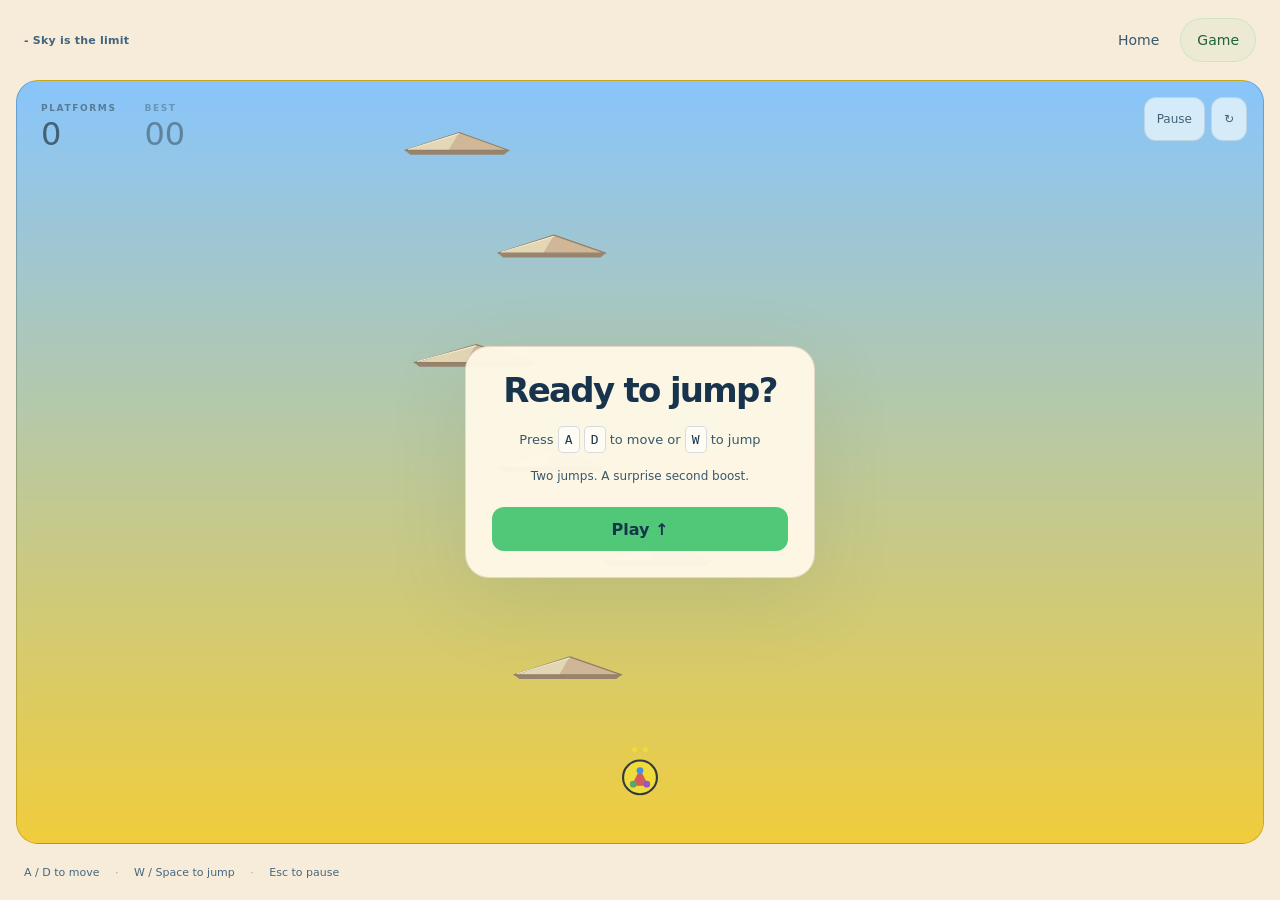
==== index.html @ 104fbb08 "Publish personal website at root GitHub Pages address" ====
<!doctype html>
<html lang="en">
<head>
  <meta charset="UTF-8">
  <meta name="viewport" content="width=device-width, initial-scale=1, maximum-scale=1, user-scalable=no, viewport-fit=cover">
  <meta name="theme-color" content="#f7ecd9">
  <title>Game · Ivan Cabrilo</title>
  <link rel="stylesheet" href="game.css?v=4435b1884560">
  <link rel="stylesheet" href="nav.css?v=94b8412ff9cd">
  <script src="game-core.js?v=5adc0a1bb04b" defer></script>
  <script src="game.js?v=a052387038ff" defer></script>
</head>
<body>
  <a class="skip-link" href="#gameCanvas">Skip to game</a>
  <header class="topbar">
    <span class="game-motto"><strong>- Sky is the limit</strong> </span>
    <nav class="menu" aria-label="Main navigation"><ul><li><a href="personal.html">Home</a></li><li><a href="index.html" aria-current="page">Game</a></li></ul></nav>
  </header>
  <main id="arena" aria-label="Platform jumping game">
    <canvas id="gameCanvas" tabindex="0" aria-label="Jump between platforms using A and D or arrow keys to move, and W, up arrow or Space to jump. Touch controls are below."></canvas>
    <div class="hud"><div><small>PLATFORMS</small><strong id="score">00</strong></div><div class="best"><small>BEST</small><strong id="best">00</strong></div></div>
    <div class="utilities"><button id="pauseButton" aria-label="Pause game">Pause</button><button id="restartButton" aria-label="Restart game">↻</button></div>
    <section id="instructions" class="overlay" aria-labelledby="panelTitle">
      <div class="card"><h1 id="panelTitle">Ready to jump?</h1><div id="controlHint"><p class="keyboardHint">Press <kbd>A</kbd> <kbd>D</kbd> to move or <kbd>W</kbd> to jump</p><p class="touchHint">Hold an arrow. Tap Jump.</p></div><p id="panelText">Two jumps. A surprise second boost.</p><button id="closeInstructions" class="primary">Play ↑</button></div>
    </section>
    <p id="announcement" class="sr-only" role="status" aria-live="polite"></p>
  </main>
  <footer class="bottom"><span class="desktopHint">A / D to move <i>·</i> W / Space to jump <i>·</i> Esc to pause</span><div class="touch-controls" aria-label="Game controls"><div class="directions"><button data-action="left" aria-label="Move left">←</button><button data-action="right" aria-label="Move right">→</button></div><button data-action="jump" class="jump">Jump <span aria-hidden="true">↑</span></button></div></footer>
</body>
</html>
---- game.css ----
:root { color-scheme: light; font-family: ui-sans-serif, system-ui, -apple-system, BlinkMacSystemFont, "Segoe UI", sans-serif; color: #17344c; background: #f7ecd9; }
* { box-sizing: border-box; }
body { margin: 0; height: 100vh; height: 100dvh; display: flex; flex-direction: column; overflow: hidden; }
button, a { -webkit-tap-highlight-color: transparent; }
button { font: inherit; cursor: pointer; color: inherit; border: 1px solid #28557130; background: #ffffff60; border-radius: 12px; min-height: 44px; padding: 10px 16px; }
button:hover { background: #ffffffa0; }
button:focus-visible, a:focus-visible { outline: 3px solid #50c878; outline-offset: 4px; }
a { color: inherit; text-decoration: none; }
.topbar { flex: none; display: flex; align-items: center; justify-content: space-between; gap: 12px; padding: max(18px, env(safe-area-inset-top)) max(24px, env(safe-area-inset-right)) 18px max(24px, env(safe-area-inset-left)); }
.brand { font-weight: 850; font-size: 17px; letter-spacing: .16em; }
.brand span { display: block; font-size: 11px; color: #416581; letter-spacing: .02em; font-weight: 400; margin-top: 5px; }
#aboutMeButton { font-size: 13px; padding: 12px 16px; border: 1px solid #28557130; border-radius: 30px; white-space: nowrap; }
#arena { position: relative; min-height: 0; flex: 1; margin: 0 16px; border: 1px solid #28557140; border-radius: 22px; overflow: hidden; background: linear-gradient(#74b9ff, #ffc300); }
canvas { width: 100%; height: 100%; display: block; }
.hud { position: absolute; top: 22px; left: 24px; display: flex; gap: 28px; pointer-events: none; }
.hud small { display: block; font-size: 9px; font-weight: 700; letter-spacing: .18em; color: #325773; }
.hud strong { display: block; font-size: 32px; font-weight: 450; font-variant-numeric: tabular-nums; margin-top: 2px; }
.best { opacity: .65; }
.utilities { position: absolute; top: 16px; right: 16px; display: flex; gap: 6px; }
.utilities button { background: #ffffffb8; font-size: 12px; padding: 8px 12px; }
.overlay { position: absolute; inset: 0; display: grid; place-items: center; padding: 16px; background: #c4e5ef40; overflow: auto; }
[hidden] { display: none !important; }
.card { width: min(100%, 390px); text-align: center; padding: 28px 22px; border-radius: 24px; background: #fff8e8f5; border: 1px solid #87633630; box-shadow: 0 24px 80px #5b663d20; }
.eyebrow { font-size: 9px; letter-spacing: .16em; color: #247545; font-weight: 700; }
h1 { font-size: clamp(32px, 6vh, 54px); line-height: 1.03; letter-spacing: -.05em; margin: 18px 0; }
p { color: #37586d; font-size: 13px; line-height: 1.65; }
#controlHint { margin: 20px 0; }
#controlHint p { font-size: 11px; }
kbd { display: inline-block; padding: 2px 6px; background: #ffffffa0; border: 1px solid #28557130; border-radius: 5px; color: #17344c; }
.primary { width: 100%; background: #50c878; color: #17344c; font-weight: 750; border: none; margin-top: 8px; }
.primary:hover { background: #78dea0; }
.bottom { flex: none; min-height: 56px; padding: 14px max(24px, env(safe-area-inset-right)) max(14px, env(safe-area-inset-bottom)) max(24px, env(safe-area-inset-left)); display: flex; justify-content: space-between; align-items: center; font-size: 11px; color: #456782; }
i { margin: 0 12px; font-style: normal; opacity: .5; }
.touch-controls { display: none; width: 100%; justify-content: space-between; gap: 16px; }
.directions { display: flex; gap: 10px; }
.touch-controls button { touch-action: none; user-select: none; -webkit-user-select: none; width: 68px; height: 58px; font-size: 25px; }
.touch-controls .jump { width: 120px; font-size: 16px; font-weight: 750; background: #50c878; color: #17344c; }
.touch-controls button.pressed { background: #2b9052; color: #17344c; transform: translateY(2px); }
.touchHint { display: none; }
.sr-only { position: absolute; width: 1px; height: 1px; padding: 0; margin: -1px; overflow: hidden; clip-path: inset(50%); white-space: nowrap; }
@media (any-pointer: coarse) { .touch-controls { display: flex; } .desktopHint, .footerNote { display: none; } .touchHint { display: block; } .topbar { padding: max(12px, env(safe-area-inset-top)) 16px 12px; } .brand span { display: none; } #arena { margin: 0 8px; border-radius: 16px; } .hud { left: 16px; top: 16px; gap: 18px; } .hud strong { font-size: 26px; } .utilities { right: 10px; top: 12px; } .utilities button { padding: 8px; } .bottom { padding-top: 10px; } }
@media (max-height: 520px) { .topbar { padding-top: 6px; padding-bottom: 6px; } .brand span { display: none; } .card { padding: 14px; width: min(100%, 540px); } h1 { font-size: 28px; margin: 8px 0; } h1 br { display: none; } #controlHint { margin: 6px 0; } #controlHint p { margin: 4px 0; } .eyebrow { display: none; } .touch-controls button { height: 44px; } .bottom { padding-top: 6px; padding-bottom: max(6px, env(safe-area-inset-bottom)); } }
@media (max-height: 520px) {
  .overlay { align-items: start; }
  .card { margin: auto; }
  .card p { margin: 6px 0; }
  #controlHint p { font-size: 10px; }
}
@media (max-height: 520px) and (any-pointer: coarse) {
  #controlHint p:not(.touchHint) { display: none; }
}
@media (max-width: 360px) {
  .hud { gap: 12px; left: 12px; }
  .hud small { font-size: 7px; }
  .hud strong { font-size: 22px; }
  .utilities { gap: 4px; }
  .utilities button { font-size: 11px; padding: 6px; }
}
/* Navigation and input affordances adapt to screen size and pointer capability. */
.topbar { flex-wrap: wrap; }
canvas:focus-visible { outline: 3px solid #50c878; outline-offset: -4px; }
@media (max-width: 440px) {
  .topbar { gap: 4px; padding-top: max(8px, env(safe-area-inset-top)); padding-bottom: 8px; }
  .topbar .brand { font-size: 14px; }
  .topbar .menu { margin-left: auto; }
  .topbar .menu a { padding: 8px 10px; font-size: 12px; }
}
@media (max-width: 350px) { .topbar .brand { font-size: 12px; letter-spacing: .08em; } .topbar .menu a { padding-inline: 8px; } }
@media (prefers-reduced-motion: reduce) { .touch-controls button.pressed { transform: none; } }
@media (any-pointer: coarse) { #controlHint p:not(.touchHint) { display: none; } }
@media (max-height: 650px) and (max-width: 440px) {
  .card { padding: 18px 16px; }
  .card .eyebrow { display: none; }
  .card h1 { font-size: 32px; margin: 10px 0; }
  .card p { margin: 8px 0; line-height: 1.45; }
  #controlHint { margin: 12px 0; }
}

/* Small screens change spacing; touch capability determines the input UI. */
@media (max-width: 700px) {
  .topbar { padding: max(10px, env(safe-area-inset-top)) 14px 10px; }
  .brand span { display: none; }
  #arena { margin-inline: 8px; border-radius: 16px; }
  .hud { left: 14px; top: 16px; gap: 16px; }
  .hud strong { font-size: 26px; }
  .utilities { top: 12px; right: 10px; gap: 4px; }
  .utilities button { padding: 8px; }
  .footerNote { display: none; }
  .desktopHint { font-size: 10px; }
  .desktopHint i { margin-inline: 5px; }
}
@media (any-pointer: coarse) { .keyboardHint { display: none; } }
.card { max-width: 350px; padding: 26px; }
.card h1 { font-size: clamp(26px, 5vw, 34px); margin: 0 0 18px; }
#controlHint { margin: 14px 0; }
#controlHint p { font-size: 13px; }
.card #panelText { font-size: 12px; margin: 12px 0; }
@media (max-height: 520px) { .card { padding: 16px; } .card h1 { font-size: 26px; margin-bottom: 10px; } #controlHint { margin: 8px 0; } }

.game-motto { font-size: 11px; color: #416581; letter-spacing: .02em; font-weight: 400; }

/* Disable browser zoom gestures across the game, including empty control margins. */
html, body { touch-action: none; overscroll-behavior: none; }
---- nav.css ----
/* Shared navigation works without JavaScript or a collapsed mobile menu. */
.skip-link { position: fixed; top: 8px; left: 12px; transform: translateY(-160%); z-index: 100; background: #50c878; color: #17344c; padding: 12px 18px; border-radius: 8px; }
.skip-link:focus { transform: translateY(0); }
.site-header { display: flex; align-items: center; justify-content: space-between; flex-wrap: wrap; gap: 12px 24px; padding-block: 20px; }
.site-brand { font-weight: 800; letter-spacing: -.035em; font-size: 21px; min-height: 44px; display: inline-flex; align-items: center; }
.menu ul { display: flex; flex-wrap: wrap; align-items: center; gap: 4px; list-style: none; padding: 0; margin: 0; }
.menu a { display: inline-flex; align-items: center; justify-content: center; min-height: 44px; padding: 10px 16px; border-radius: 30px; font-size: 14px; text-decoration: none; color: #37586d; border: 1px solid transparent; }
.menu a[aria-current="page"] { color: #216139; background: #50c87810; border-color: #50c8782e; }
@media (hover: hover) and (pointer: fine) { .menu a:hover { background: #c6945426; color: #17344c; } }
@media (max-width: 440px) { .site-header { gap: 4px; padding-block: 12px; } .site-header .menu { width: 100%; } .site-header .menu ul { justify-content: space-between; } .site-header .menu li { flex: 1; } .site-header .menu a { width: 100%; } }
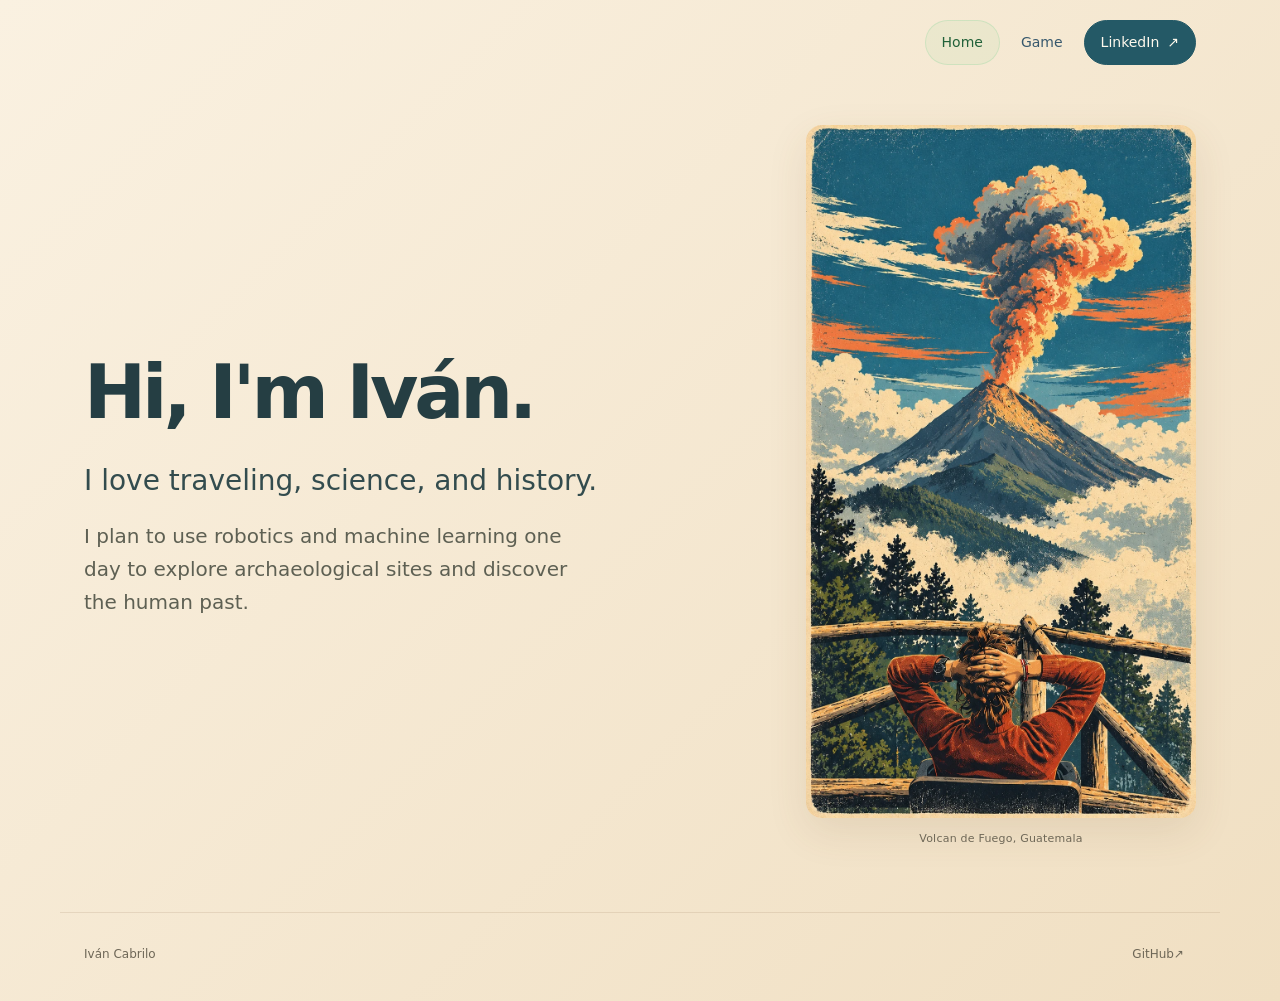
==== commit ae34487e: "Make Home the landing page and move game to game.html" ====
--- a/index.html
+++ b/index.html
@@ -2,29 +2,32 @@
 <html lang="en">
 <head>
   <meta charset="UTF-8">
-  <meta name="viewport" content="width=device-width, initial-scale=1, maximum-scale=1, user-scalable=no, viewport-fit=cover">
+  <meta name="viewport" content="width=device-width, initial-scale=1, viewport-fit=cover">
   <meta name="theme-color" content="#f7ecd9">
-  <title>Game · Ivan Cabrilo</title>
-  <link rel="stylesheet" href="game.css?v=4435b1884560">
+  <meta name="description" content="Iván Cabrilo — traveling, science, history, and a future exploring the human past with mechatronics and machine learning.">
+  <title>Home · Ivan Cabrilo</title>
+  <link rel="stylesheet" href="personal.css?v=90ddbff8bad5">
   <link rel="stylesheet" href="nav.css?v=94b8412ff9cd">
-  <script src="game-core.js?v=5adc0a1bb04b" defer></script>
-  <script src="game.js?v=a052387038ff" defer></script>
 </head>
 <body>
-  <a class="skip-link" href="#gameCanvas">Skip to game</a>
-  <header class="topbar">
-    <span class="game-motto"><strong>- Sky is the limit</strong> </span>
-    <nav class="menu" aria-label="Main navigation"><ul><li><a href="personal.html">Home</a></li><li><a href="index.html" aria-current="page">Game</a></li></ul></nav>
+  <a class="skip-link" href="#main">Skip to content</a>
+  <header class="site-header container">
+    <nav class="menu" aria-label="Main navigation"><ul>
+      <li><a href="index.html" aria-current="page">Home</a></li>
+      <li><a href="game.html">Game</a></li>
+      <li><a class="linkedin-link" href="https://www.linkedin.com/in/ivan-cabrilo/" target="_blank" rel="noopener noreferrer">LinkedIn <span aria-hidden="true">↗</span></a></li>
+    </ul></nav>
   </header>
-  <main id="arena" aria-label="Platform jumping game">
-    <canvas id="gameCanvas" tabindex="0" aria-label="Jump between platforms using A and D or arrow keys to move, and W, up arrow or Space to jump. Touch controls are below."></canvas>
-    <div class="hud"><div><small>PLATFORMS</small><strong id="score">00</strong></div><div class="best"><small>BEST</small><strong id="best">00</strong></div></div>
-    <div class="utilities"><button id="pauseButton" aria-label="Pause game">Pause</button><button id="restartButton" aria-label="Restart game">↻</button></div>
-    <section id="instructions" class="overlay" aria-labelledby="panelTitle">
-      <div class="card"><h1 id="panelTitle">Ready to jump?</h1><div id="controlHint"><p class="keyboardHint">Press <kbd>A</kbd> <kbd>D</kbd> to move or <kbd>W</kbd> to jump</p><p class="touchHint">Hold an arrow. Tap Jump.</p></div><p id="panelText">Two jumps. A surprise second boost.</p><button id="closeInstructions" class="primary">Play ↑</button></div>
+  <main id="main" class="container" tabindex="-1">
+    <section class="landing" aria-labelledby="intro-title">
+      <div class="intro">
+        <h1 id="intro-title">Hi, I'm Iván.</h1>
+        <p class="lead">I love traveling, science, and history.</p>
+        <p>I plan to use robotics and machine learning one day to explore archaeological sites and discover the human past.</p>
+      </div>
+      <figure class="hero-art"><img src="images/volcano-lookout.webp" alt="Retro illustration of a traveler relaxing at a lookout above the clouds, facing an erupting volcano." width="941" height="1672" fetchpriority="high"><figcaption>Volcan de Fuego, Guatemala</figcaption></figure>
     </section>
-    <p id="announcement" class="sr-only" role="status" aria-live="polite"></p>
   </main>
-  <footer class="bottom"><span class="desktopHint">A / D to move <i>·</i> W / Space to jump <i>·</i> Esc to pause</span><div class="touch-controls" aria-label="Game controls"><div class="directions"><button data-action="left" aria-label="Move left">←</button><button data-action="right" aria-label="Move right">→</button></div><button data-action="jump" class="jump">Jump <span aria-hidden="true">↑</span></button></div></footer>
+  <footer class="container site-footer"><span>Iván Cabrilo</span><a href="https://github.com/ivancabrilo" target="_blank" rel="noopener noreferrer">GitHub <span aria-hidden="true">↗</span></a></footer>
 </body>
 </html>
--- a/personal.css
+++ b/personal.css
@@ -0,0 +1,21 @@
+:root { color-scheme: light; font-family: ui-sans-serif, system-ui, -apple-system, BlinkMacSystemFont, "Segoe UI", sans-serif; color: #253e43; background: #f7ecd9; font-synthesis: none; }
+* { box-sizing: border-box; }
+body { margin: 0; min-height: 100vh; min-height: 100dvh; background: linear-gradient(135deg, #faf1e1, #f0dfc2); line-height: 1.65; }
+a { color: inherit; text-decoration: none; -webkit-tap-highlight-color: transparent; }
+a:focus-visible, [tabindex]:focus-visible { outline: 3px solid #94603c; outline-offset: 5px; }
+.container { width: min(1160px, 100%); margin-inline: auto; padding-inline: max(24px, env(safe-area-inset-left)) max(24px, env(safe-area-inset-right)); }
+.landing { display: grid; grid-template-columns: minmax(0, 1.2fr) minmax(0, 1fr); align-items: center; gap: clamp(32px, 7vw, 100px); padding-block: 40px 64px; }
+.intro { max-width: 560px; }
+h1 { font-size: clamp(42px, 5.8vw, 76px); line-height: 1.06; letter-spacing: -.055em; margin: 0 0 28px; font-weight: 750; }
+p { font-size: clamp(17px, 1.7vw, 20px); color: #5e6053; margin: 0; max-width: 38ch; }
+.lead { font-size: clamp(21px, 2.3vw, 28px); line-height: 1.4; color: #334c4e; margin-bottom: 20px; }
+.hero-art { margin: 0; min-width: 0; width: 100%; max-width: 390px; justify-self: end; }
+.hero-art img { display: block; width: 100%; height: auto; border-radius: 16px; box-shadow: 0 14px 40px #6d49241c; }
+.menu a.linkedin-link { background: #245966; color: #fff9ed; border-color: #245966; gap: 8px; }
+.site-footer { display: flex; align-items: center; justify-content: space-between; gap: 16px; padding-top: 20px; padding-bottom: max(24px, env(safe-area-inset-bottom)); border-top: 1px solid #86643e25; font-size: 12px; color: #6e6757; }
+.site-footer a { display: inline-flex; align-items: center; min-height: 44px; padding: 10px 12px; }
+@media (max-width: 700px) { .landing { grid-template-columns: minmax(0, 1fr); padding-block: 38px 40px; gap: 32px; } .hero-art { justify-self: center; max-width: 420px; } .intro { max-width: 100%; } h1 { margin-bottom: 20px; } }
+@media (max-width: 440px) { .container { padding-inline: max(18px, env(safe-area-inset-left)) max(18px, env(safe-area-inset-right)); } }
+
+.site-header.container { justify-content: flex-end; }
+.hero-art figcaption { margin-top: 12px; font-size: 11px; color: #6e6757; letter-spacing: .02em; font-weight: 400; text-align: center; }
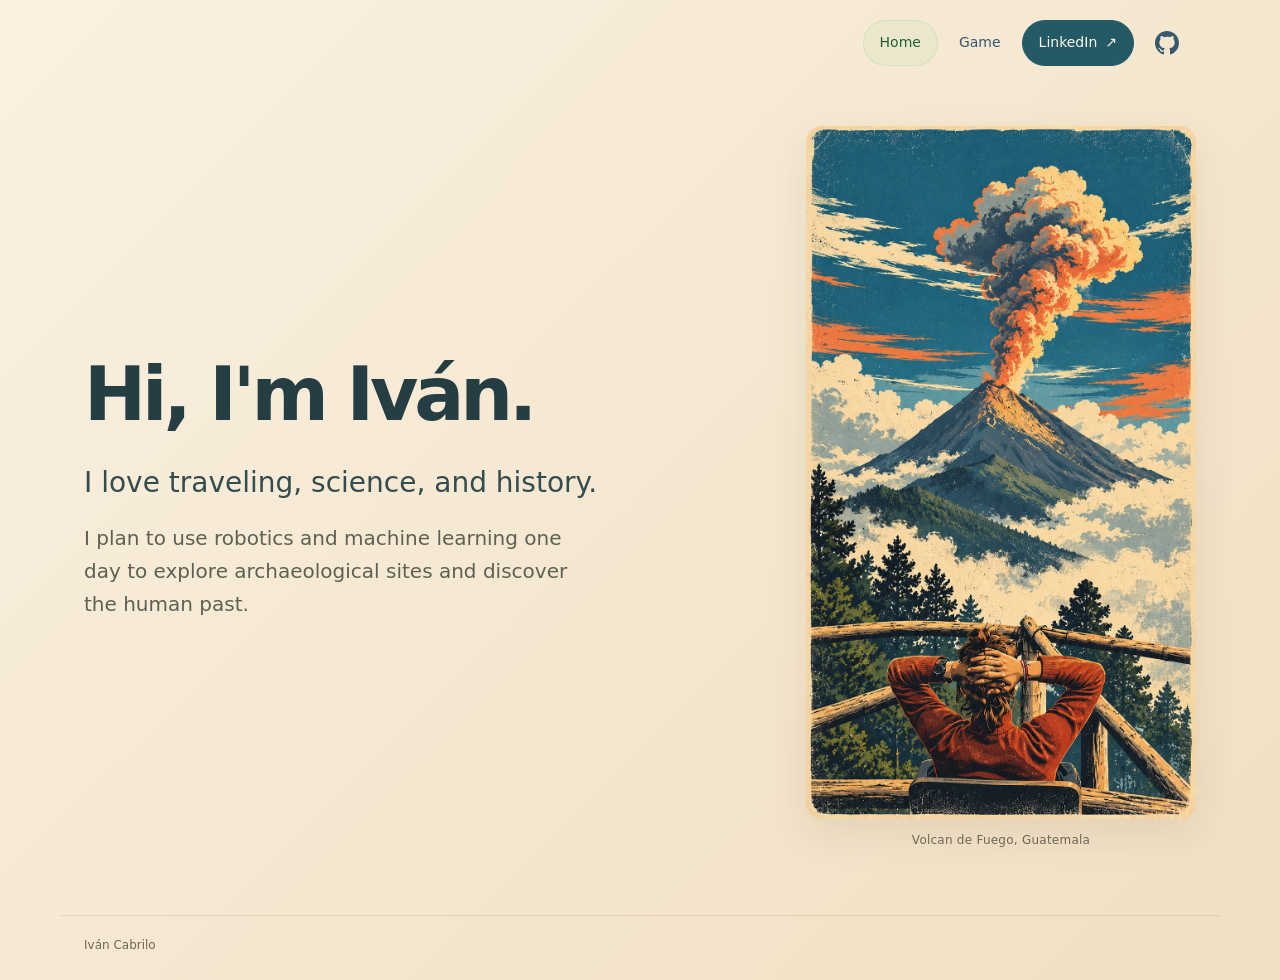
==== commit 9364cf1a: "Move GitHub logo beside LinkedIn and enlarge image caption" ====
--- a/index.html
+++ b/index.html
@@ -6,7 +6,7 @@
   <meta name="theme-color" content="#f7ecd9">
   <meta name="description" content="Iván Cabrilo — traveling, science, history, and a future exploring the human past with mechatronics and machine learning.">
   <title>Home · Ivan Cabrilo</title>
-  <link rel="stylesheet" href="personal.css?v=90ddbff8bad5">
+  <link rel="stylesheet" href="personal.css?v=53499ef1ba02">
   <link rel="stylesheet" href="nav.css?v=94b8412ff9cd">
 </head>
 <body>
@@ -16,6 +16,7 @@
       <li><a href="index.html" aria-current="page">Home</a></li>
       <li><a href="game.html">Game</a></li>
       <li><a class="linkedin-link" href="https://www.linkedin.com/in/ivan-cabrilo/" target="_blank" rel="noopener noreferrer">LinkedIn <span aria-hidden="true">↗</span></a></li>
+      <li><a class="github-link" href="https://github.com/ivancabrilo" target="_blank" rel="noopener noreferrer" aria-label="GitHub" title="GitHub"><svg xmlns="http://www.w3.org/2000/svg" width="24" height="24" viewBox="0 0 16 16" fill="currentColor" aria-hidden="true" focusable="false"><path d="M8 0C3.58 0 0 3.58 0 8c0 3.54 2.29 6.53 5.47 7.59.4.07.55-.17.55-.38 0-.19-.01-.82-.01-1.49-2.01.37-2.53-.49-2.69-.94-.09-.23-.48-.94-.82-1.13-.28-.15-.68-.52-.01-.53.63-.01 1.08.58 1.23.82.72 1.21 1.87.87 2.33.66.07-.52.28-.87.51-1.07-1.78-.2-3.64-.89-3.64-3.95 0-.87.31-1.59.82-2.15-.08-.2-.36-1.02.08-2.12 0 0 .67-.21 2.2.82a7.65 7.65 0 0 1 2-.27c.68 0 1.36.09 2 .27 1.53-1.04 2.2-.82 2.2-.82.44 1.1.16 1.92.08 2.12.51.56.82 1.27.82 2.15 0 3.07-1.87 3.75-3.65 3.95.29.25.54.73.54 1.48 0 1.07-.01 1.93-.01 2.2 0 .21.15.46.55.38A8.013 8.013 0 0 0 16 8c0-4.42-3.58-8-8-8Z"/></svg></a></li>
     </ul></nav>
   </header>
   <main id="main" class="container" tabindex="-1">
@@ -28,6 +29,6 @@
       <figure class="hero-art"><img src="images/volcano-lookout.webp" alt="Retro illustration of a traveler relaxing at a lookout above the clouds, facing an erupting volcano." width="941" height="1672" fetchpriority="high"><figcaption>Volcan de Fuego, Guatemala</figcaption></figure>
     </section>
   </main>
-  <footer class="container site-footer"><span>Iván Cabrilo</span><a href="https://github.com/ivancabrilo" target="_blank" rel="noopener noreferrer">GitHub <span aria-hidden="true">↗</span></a></footer>
+  <footer class="container site-footer"><span>Iván Cabrilo</span></footer>
 </body>
 </html>
--- a/personal.css
+++ b/personal.css
@@ -13,9 +13,8 @@
 .hero-art img { display: block; width: 100%; height: auto; border-radius: 16px; box-shadow: 0 14px 40px #6d49241c; }
 .menu a.linkedin-link { background: #245966; color: #fff9ed; border-color: #245966; gap: 8px; }
 .site-footer { display: flex; align-items: center; justify-content: space-between; gap: 16px; padding-top: 20px; padding-bottom: max(24px, env(safe-area-inset-bottom)); border-top: 1px solid #86643e25; font-size: 12px; color: #6e6757; }
-.site-footer a { display: inline-flex; align-items: center; min-height: 44px; padding: 10px 12px; }
 @media (max-width: 700px) { .landing { grid-template-columns: minmax(0, 1fr); padding-block: 38px 40px; gap: 32px; } .hero-art { justify-self: center; max-width: 420px; } .intro { max-width: 100%; } h1 { margin-bottom: 20px; } }
 @media (max-width: 440px) { .container { padding-inline: max(18px, env(safe-area-inset-left)) max(18px, env(safe-area-inset-right)); } }
 
 .site-header.container { justify-content: flex-end; }
-.hero-art figcaption { margin-top: 12px; font-size: 11px; color: #6e6757; letter-spacing: .02em; font-weight: 400; text-align: center; }
+.hero-art figcaption { margin-top: 12px; font-size: 12px; color: #6e6757; letter-spacing: .02em; font-weight: 400; text-align: center; }
